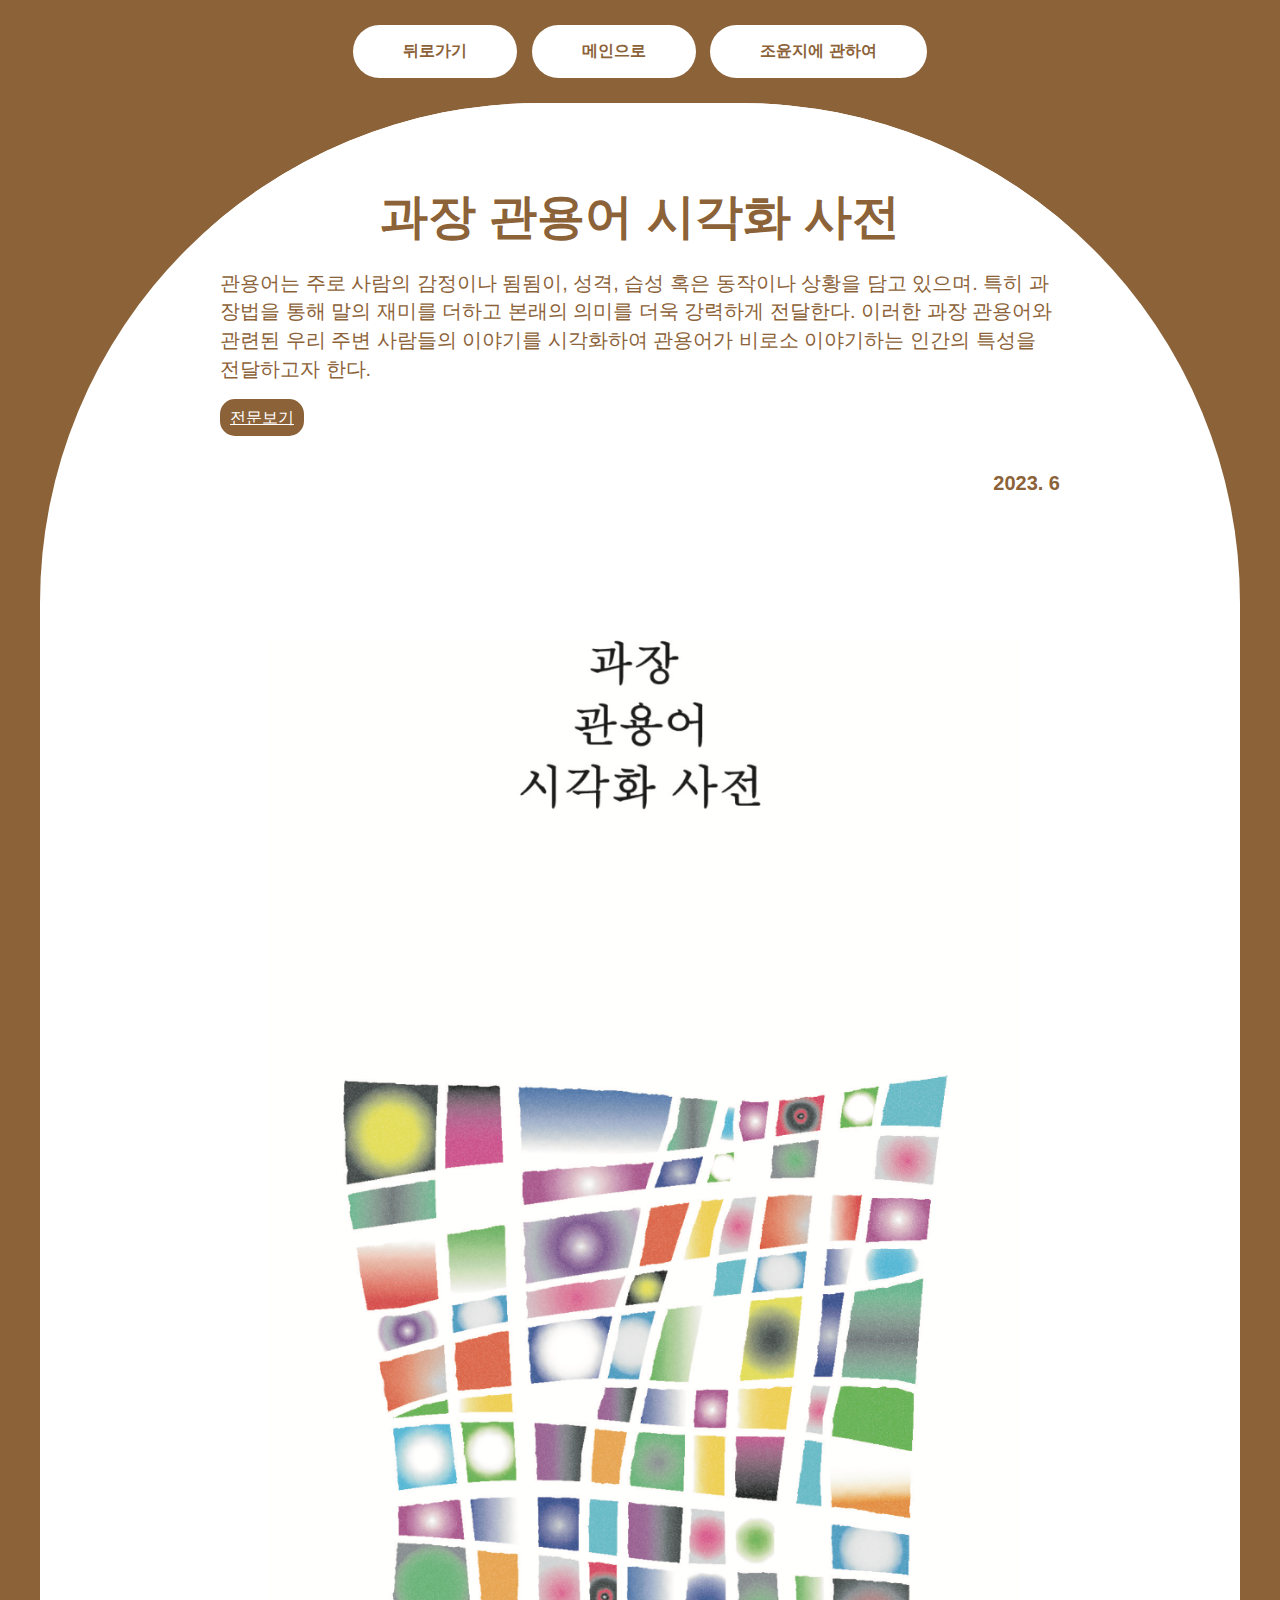
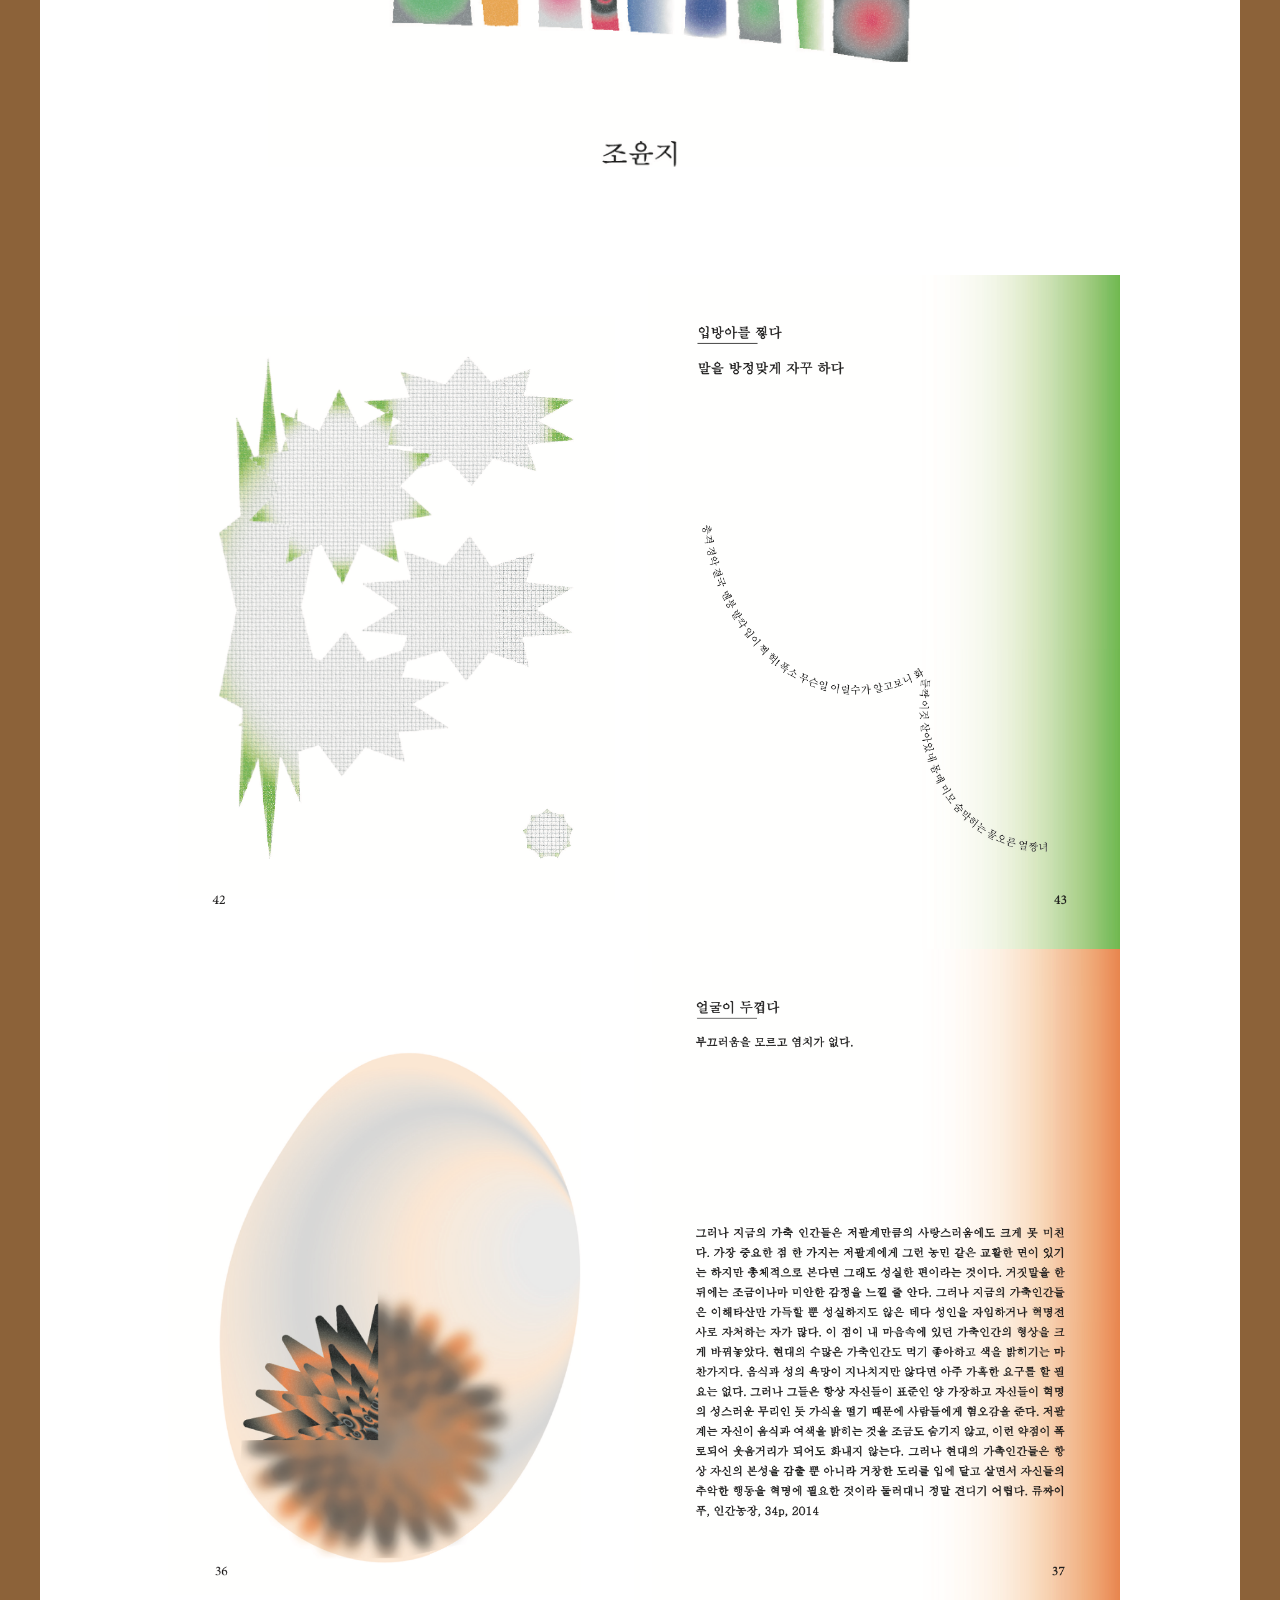
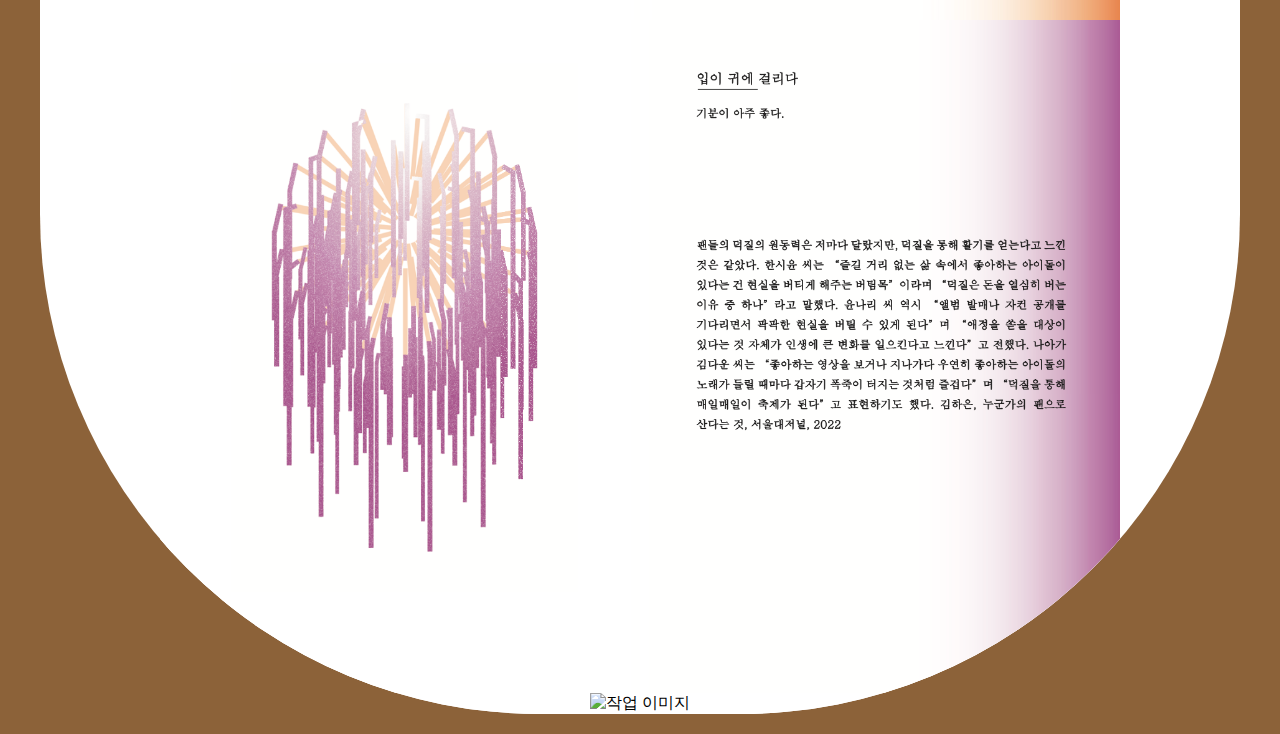
==== g1.html @ da8fe8b2 "dd" ====
<!DOCTYPE html>
<html lang="en">
  <head>
    <meta charset="UTF-8" />
    <meta name="viewport" content="width=device-width, initial-scale=1.0" />
    <link rel="stylesheet" href="g1.css" />
    <title>작업 세부 페이지</title>
  </head>
  <body>
    <div class="buttons">
      <div class="main">
        <a href="index.html">뒤로가기</a>
      </div>
      <div class="list">
        <a hre f="index.html">메인으로</a>
      </div>
      <div class="about">
        <a href="index.html">조윤지에 관하여</a>
      </div>
    </div>
    <div class="work-detail">
      <div class="work-details-content">
        <h1>과장 관용어 시각화 사전</h1>
        <p>
          관용어는 주로 사람의 감정이나 됨됨이, 성격, 습성 혹은 동작이나 상황을
          담고 있으며. 특히 과장법을 통해 말의 재미를 더하고 본래의 의미를 더욱
          강력하게 전달한다. 이러한 과장 관용어와 관련된 우리 주변 사람들의
          이야기를 시각화하여 관용어가 비로소 이야기하는 인간의 특성을
          전달하고자 한다.
        </p>
        <a href=" https://yunjicho.github.io/idiomdictionary/" target="_blank">
          전문보기
        </a>
        <p class="date">2023. 6</p>
      </div>
      <div class="work-details-image">
        <img src="1.png" alt="작업 이미지" />
      </div>

      <div class="work-details-image">
        <img src="2.png" alt="작업 이미지" />
      </div>
      <div class="work-details-image">
        <img src="3.png" alt="작업 이미지" />
      </div>
      <div class="work-details-image">
        <img src="4.png" alt="작업 이미지" />
      </div>
      <div class="work-details-image">
        <img src="5.png" alt="작업 이미지" />
      </div>
    </div>
  </body>
</html>
---- g1.css ----
body {
  font-family: Arial, sans-serif;
  padding: 0;
  background-color: #8c6239;
}

.buttons {
  text-align: center;
  margin-top: 20px;
}
.buttons div {
  display: inline-block; /* 버튼을 옆으로 배치 */
  margin: 5px; /* 버튼 간격 조정 */
}

.buttons a {
  display: inline-block;
  margin: auto;
  text-decoration: none;
  background-color: #ffffff;
  color: #8c6239;
  padding: 16px 50px;
  border-radius: 100px;
  font-weight: bold;
}

.buttons a:hover {
  background-color: #8c6239;
  color: #ffffff;
}
.work-detail {
  max-width: 1200px;
  margin: 20px auto;
  background-color: #ffffff;
  overflow: hidden;
  border-radius: 500px;
}
.work-details-content {
  padding: 10px;
  padding-top: 100px;
  margin: auto;
  width: 70%;
  color: #8c6239;
  background-color: #ffffff; /* 배경색 추가 */
  line-height: 180%;
}

.work-details-image {
  display: flex;
  margin: 10;
  justify-content: center;
  align-items: center;
  background-color: #ffffff;
  max-width: 80%;
  max-height: auto;
  margin: 0 auto; /* 수정된 부분 */
  overflow: hidden;
}
h1 {
  font-size: 48px;
  margin: 0 0 10px 0;
  text-align: center;
}
a {
  color: rgb(255, 255, 255);
  text-align: center;
  font-weight: 500;
  font-size: 16px;
  background-color: #8c6239;
  padding: 10px;
  border-radius: 15px;
}
p {
  padding-top: 2%;
  font-weight: 500;
  font-size: 20px;
}

.date {
  padding-top: 2%;
  font-weight: 600;
  text-align: right;
}

img {
  max-width: 100%;
  height: auto;
  max-height: 100%;
}

@media (max-width: 768px) {
  .work-detail {
    display: flex;
    flex-direction: column;
  }

  .work-details-image {
    max-height: none;
  }
  .work-details-image {
    display: flex;
    justify-content: center;
    align-items: center;
    background-color: #ffffff;
    max-width: 100%;
    max-height: auto;
    overflow: hidden;
  }
  .work-details-content {
    margin: auto;
    width: 90%;
  }
  h1 {
    font-size: 58px;
    line-height: 120%;
  }
  p {
    font-size: 16px;
  }
}
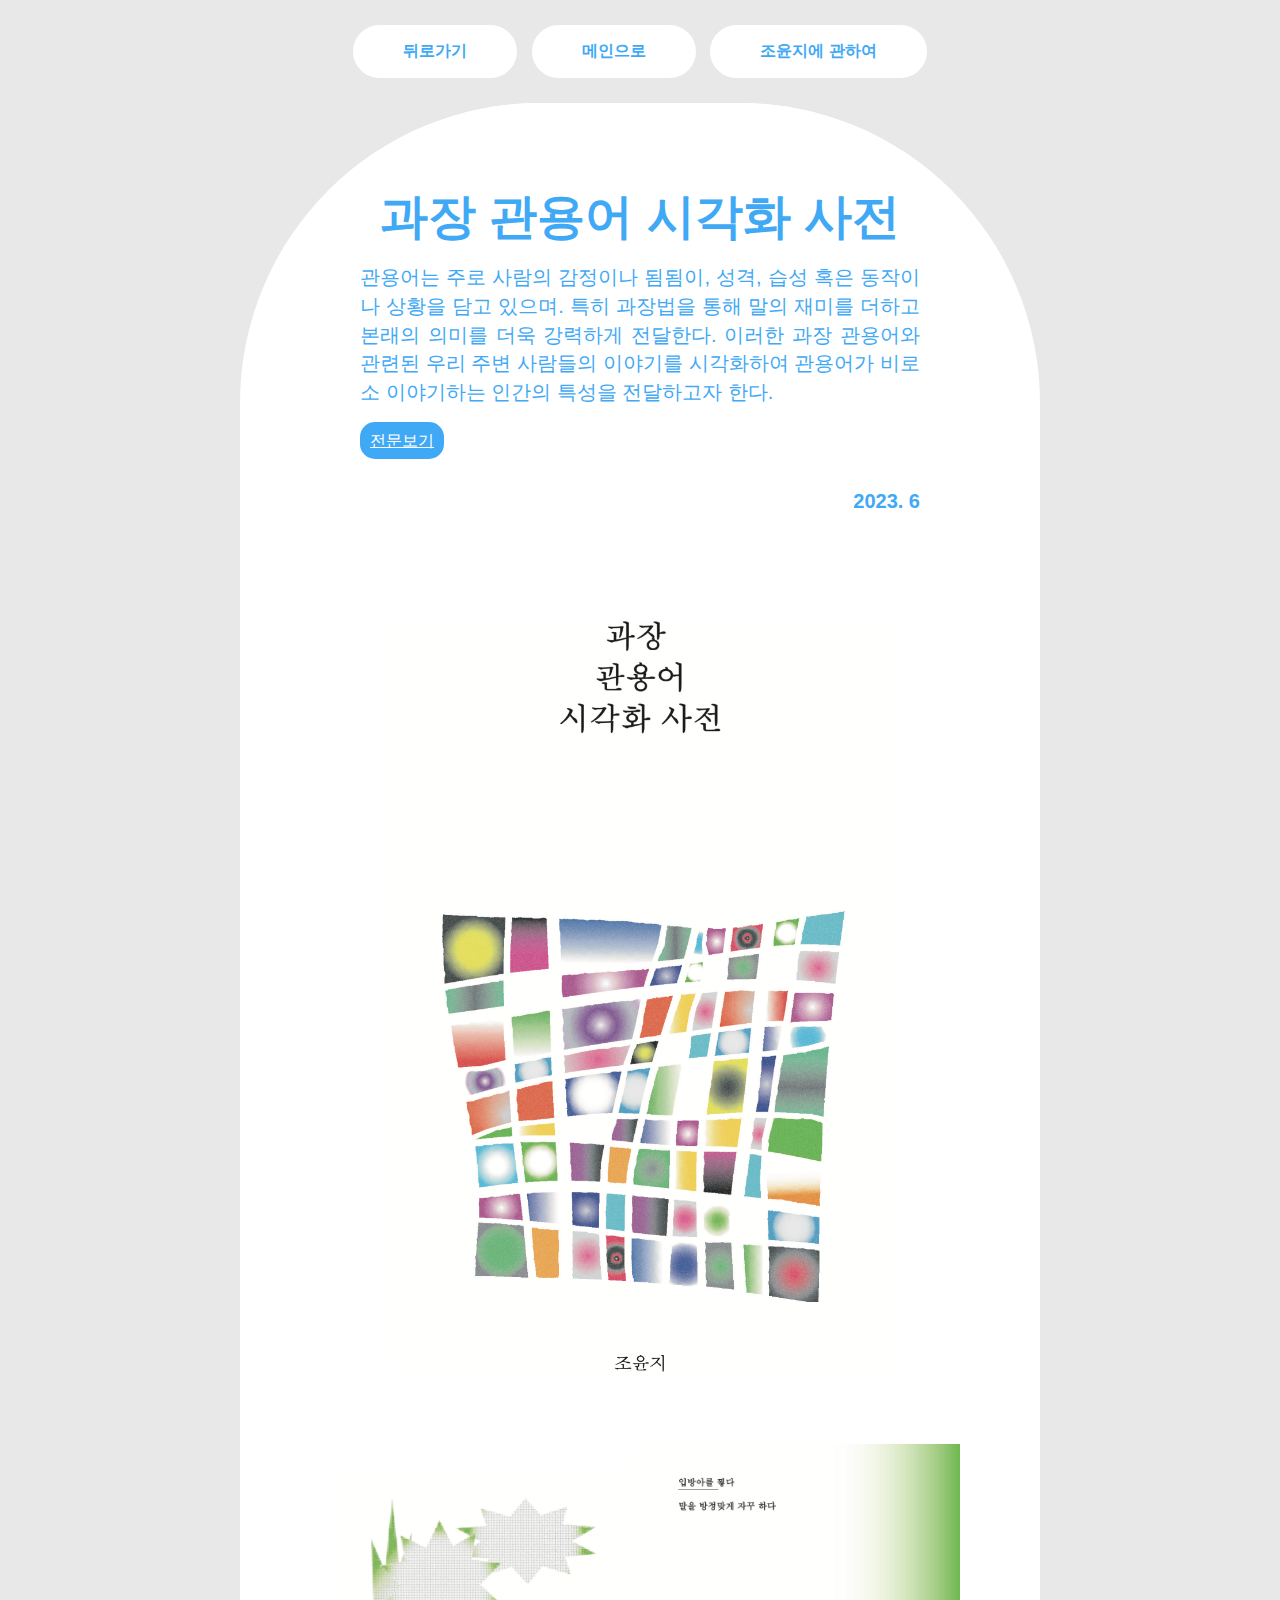
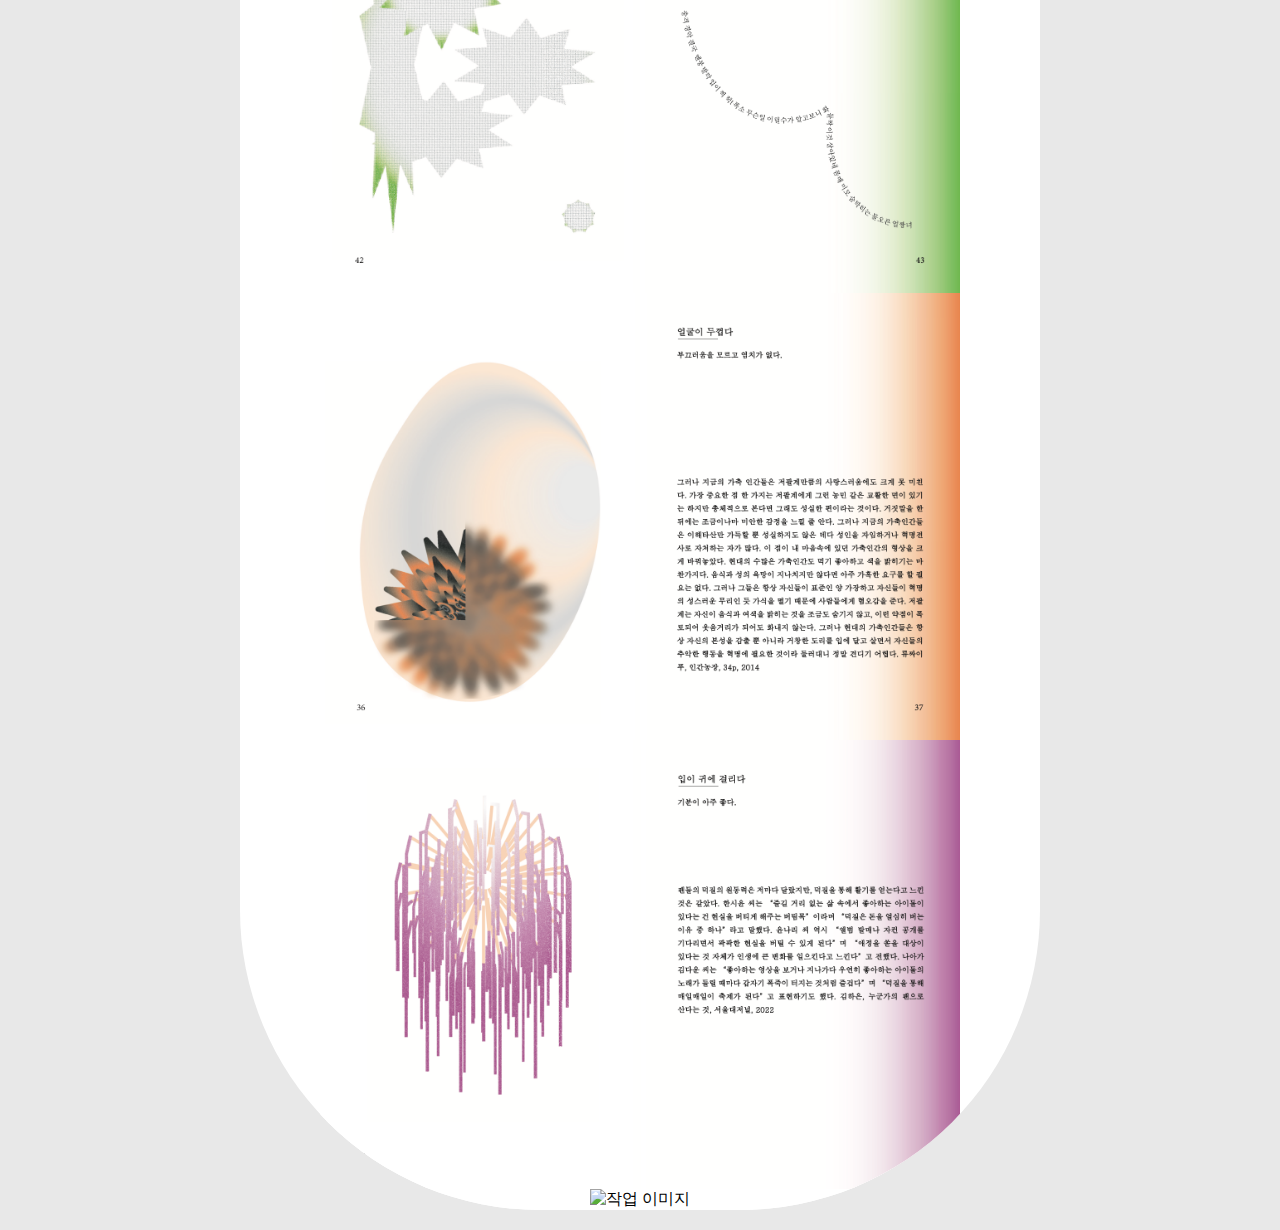
==== commit 7d2f6172: "updated" ====
--- a/g1.html
+++ b/g1.html
@@ -3,8 +3,8 @@
   <head>
     <meta charset="UTF-8" />
     <meta name="viewport" content="width=device-width, initial-scale=1.0" />
-    <link rel="stylesheet" href="g1.css" />
-    <title>작업 세부 페이지</title>
+    <link rel="stylesheet" href="graphic.css" />
+    <title>과장관용어시각화사전</title>
   </head>
   <body>
     <div class="buttons">
@@ -34,20 +34,20 @@
         <p class="date">2023. 6</p>
       </div>
       <div class="work-details-image">
-        <img src="1.png" alt="작업 이미지" />
+        <img src="g1.png" alt="작업 이미지" />
       </div>
 
       <div class="work-details-image">
-        <img src="2.png" alt="작업 이미지" />
+        <img src="g2.png" alt="작업 이미지" />
       </div>
       <div class="work-details-image">
-        <img src="3.png" alt="작업 이미지" />
+        <img src="g3.png" alt="작업 이미지" />
       </div>
       <div class="work-details-image">
-        <img src="4.png" alt="작업 이미지" />
+        <img src="g4.png" alt="작업 이미지" />
       </div>
       <div class="work-details-image">
-        <img src="5.png" alt="작업 이미지" />
+        <img src="g5.png" alt="작업 이미지" />
       </div>
     </div>
   </body>
--- a/graphic.css
+++ b/graphic.css
@@ -0,0 +1,122 @@
+body {
+  font-family: Arial, sans-serif;
+  padding: 0;
+  background-color: #e8e8e8;
+}
+
+.buttons {
+  text-align: center;
+  margin-top: 20px;
+}
+.buttons div {
+  display: inline-block; /* 버튼을 옆으로 배치 */
+  margin: 5px; /* 버튼 간격 조정 */
+}
+
+.buttons a {
+  display: inline-block;
+  margin: auto;
+  text-decoration: none;
+  background-color: #ffffff;
+  color: #3fa9f5;
+  padding: 16px 50px;
+  border-radius: 100px;
+  font-weight: bold;
+}
+
+.buttons a:hover {
+  background-color: #3fa9f5;
+  color: #ffffff;
+}
+.work-detail {
+  max-width: 800px;
+  margin: 20px auto;
+  background-color: #ffffff;
+  overflow: hidden;
+  border-radius: 300px;
+}
+.work-details-content {
+  padding: 10px;
+  padding-top: 100px;
+  margin: auto;
+  width: 70%;
+  color: #3fa9f5;
+  background-color: #ffffff; /* 배경색 추가 */
+  line-height: 180%;
+}
+
+.work-details-image {
+  display: flex;
+  margin: 10;
+  justify-content: center;
+  align-items: center;
+  background-color: #ffffff;
+  max-width: 80%;
+  max-height: auto;
+  margin: 0 auto; /* 수정된 부분 */
+  overflow: hidden;
+  padding-bottom: 0px;
+}
+h1 {
+  font-size: 48px;
+  margin: 0 0 10px 0;
+  text-align: center;
+}
+a {
+  color: rgb(255, 255, 255);
+  text-align: center;
+  font-weight: 500;
+  font-size: 16px;
+  background-color: #3fa9f5;
+  padding: 10px;
+  border-radius: 15px;
+}
+p {
+  padding-top: 2%;
+  font-weight: 500;
+  font-size: 20px;
+  text-align: justify;
+}
+
+.date {
+  padding-top: 2%;
+  font-weight: 600;
+  text-align: right;
+}
+
+img {
+  max-width: 100%;
+  height: auto;
+  max-height: 100%;
+}
+
+@media (max-width: 768px) {
+  .work-detail {
+    display: flex;
+    flex-direction: column;
+  }
+
+  .work-details-image {
+    max-height: none;
+  }
+  .work-details-image {
+    display: flex;
+    justify-content: center;
+    align-items: center;
+    background-color: #ffffff;
+    max-width: 100%;
+    max-height: auto;
+    overflow: hidden;
+  }
+  .work-details-content {
+    margin: auto;
+    width: 90%;
+  }
+  h1 {
+    font-size: 58px;
+    line-height: 120%;
+  }
+  p {
+    font-size: 16px;
+  }
+}
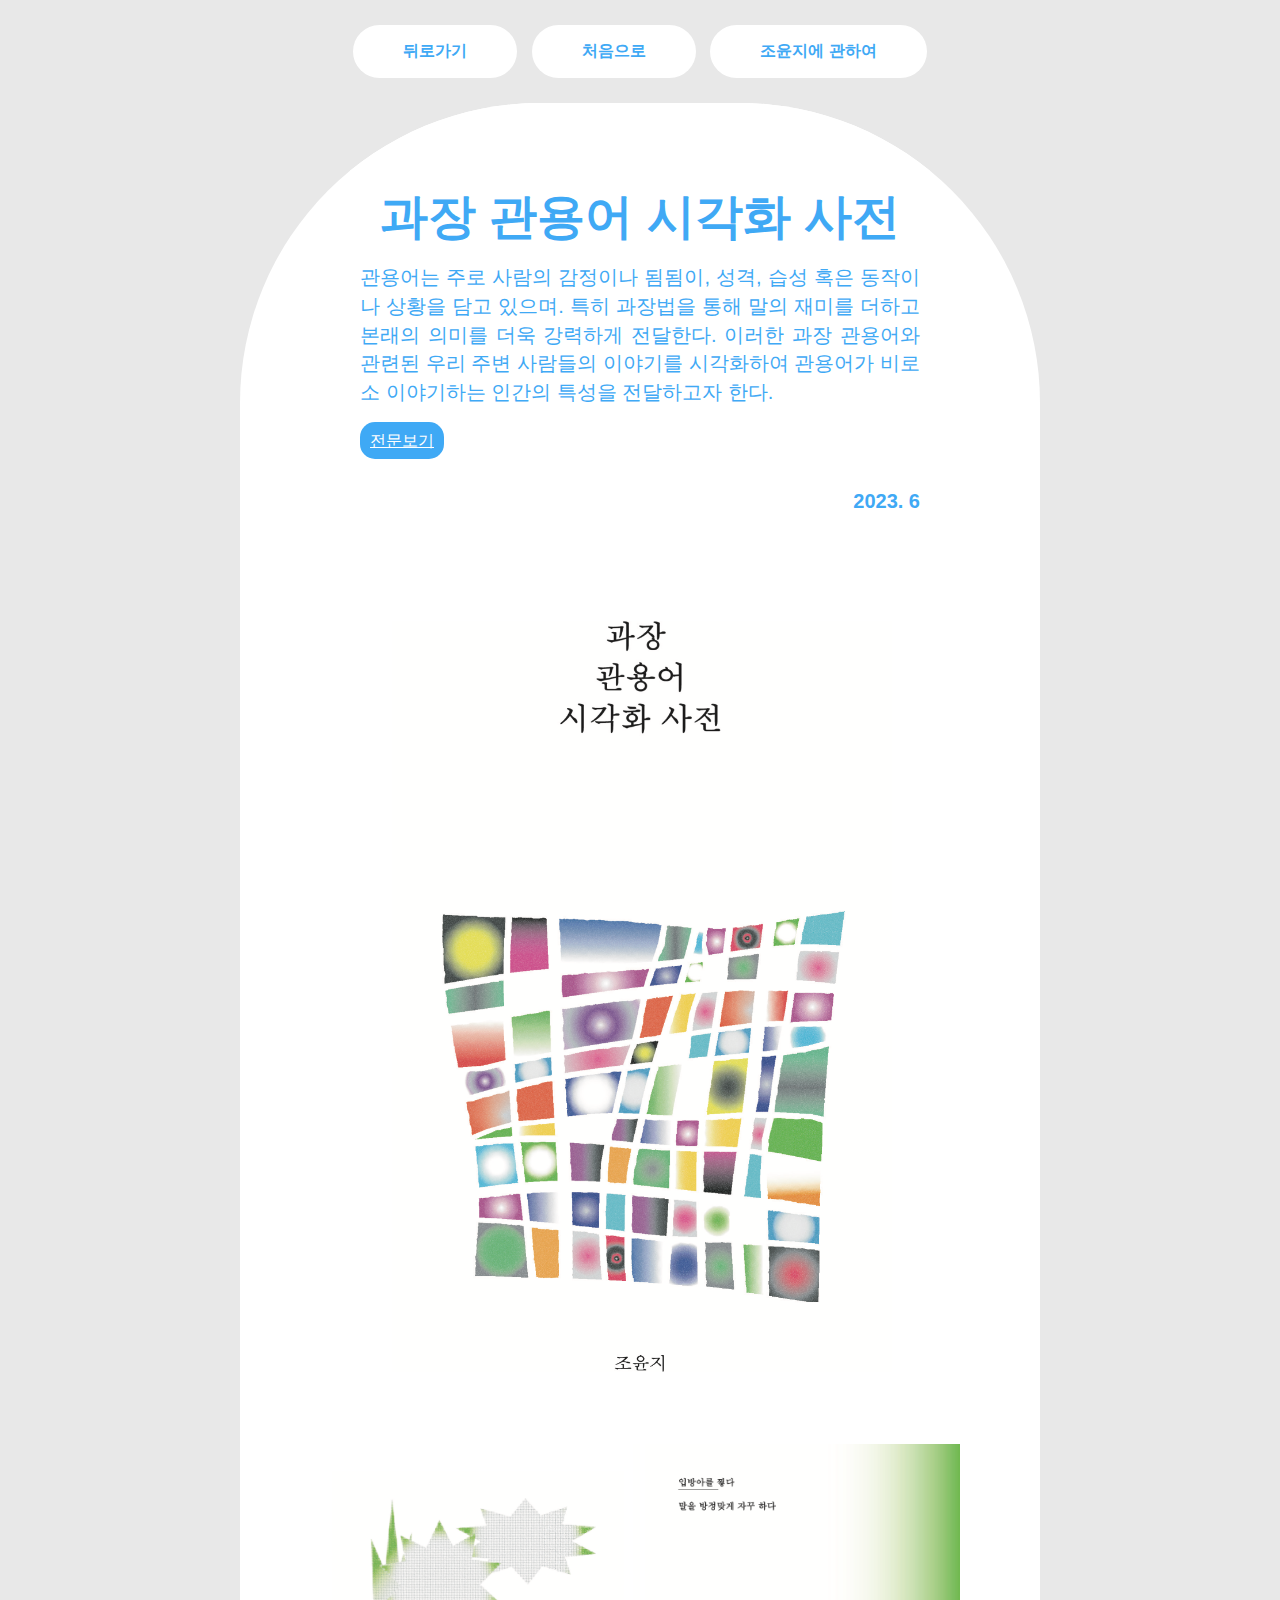
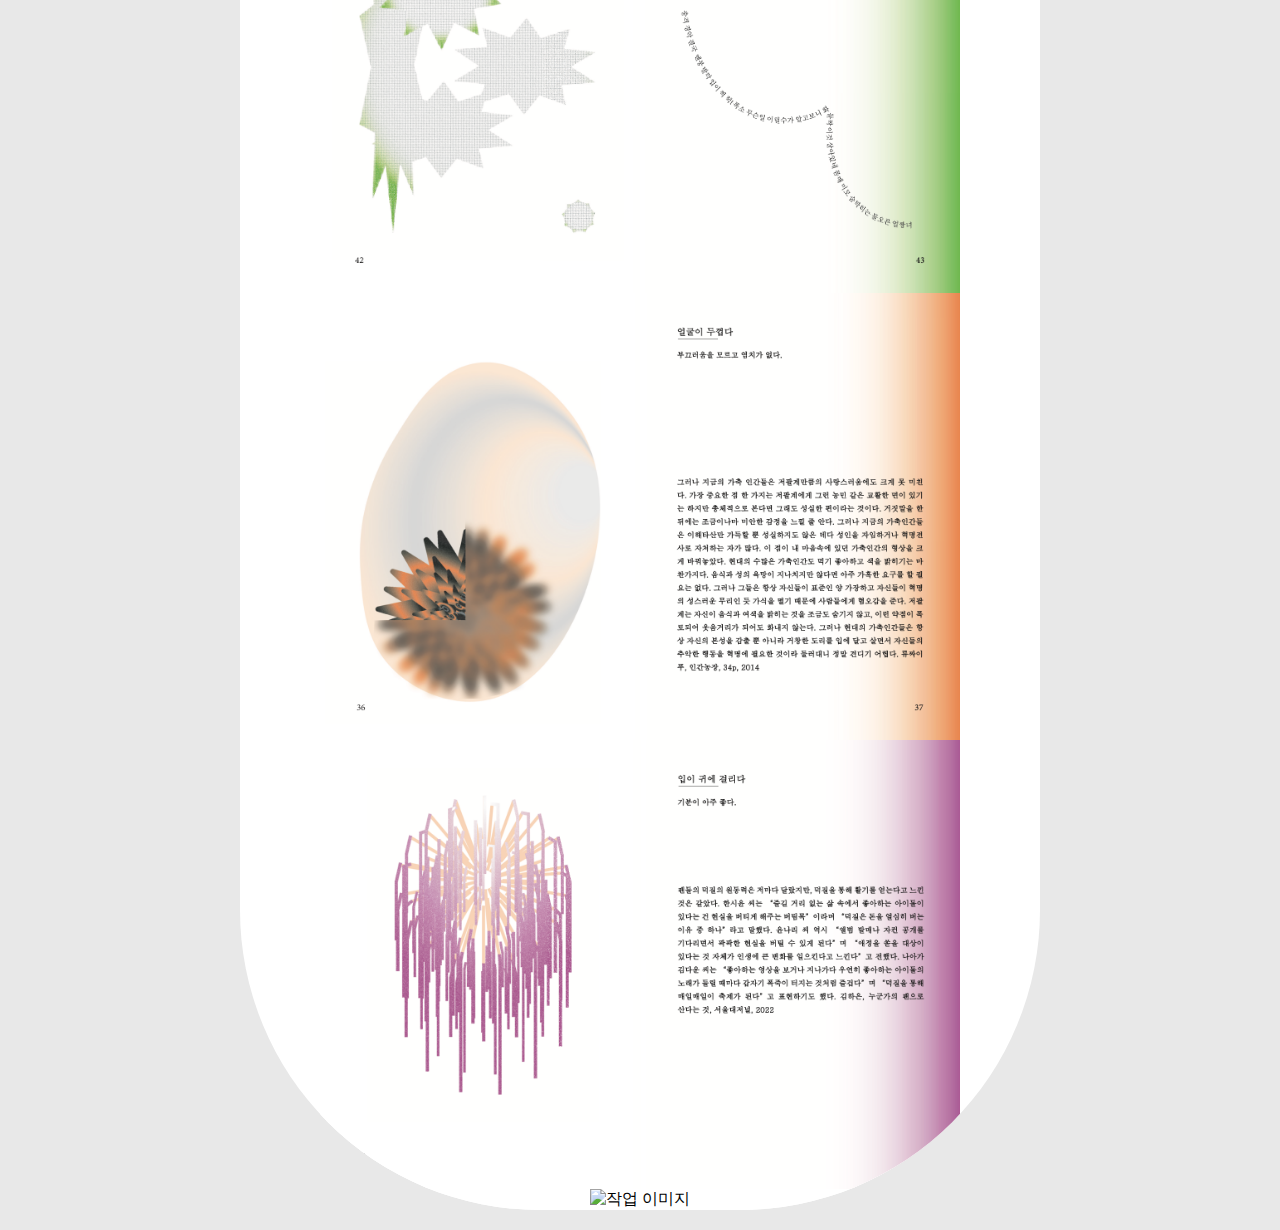
==== commit 99c795c0: "changed" ====
--- a/g1.html
+++ b/g1.html
@@ -12,7 +12,7 @@
         <a href="index.html">뒤로가기</a>
       </div>
       <div class="list">
-        <a hre f="index.html">메인으로</a>
+        <a hre f="index.html">처음으로</a>
       </div>
       <div class="about">
         <a href="index.html">조윤지에 관하여</a>
